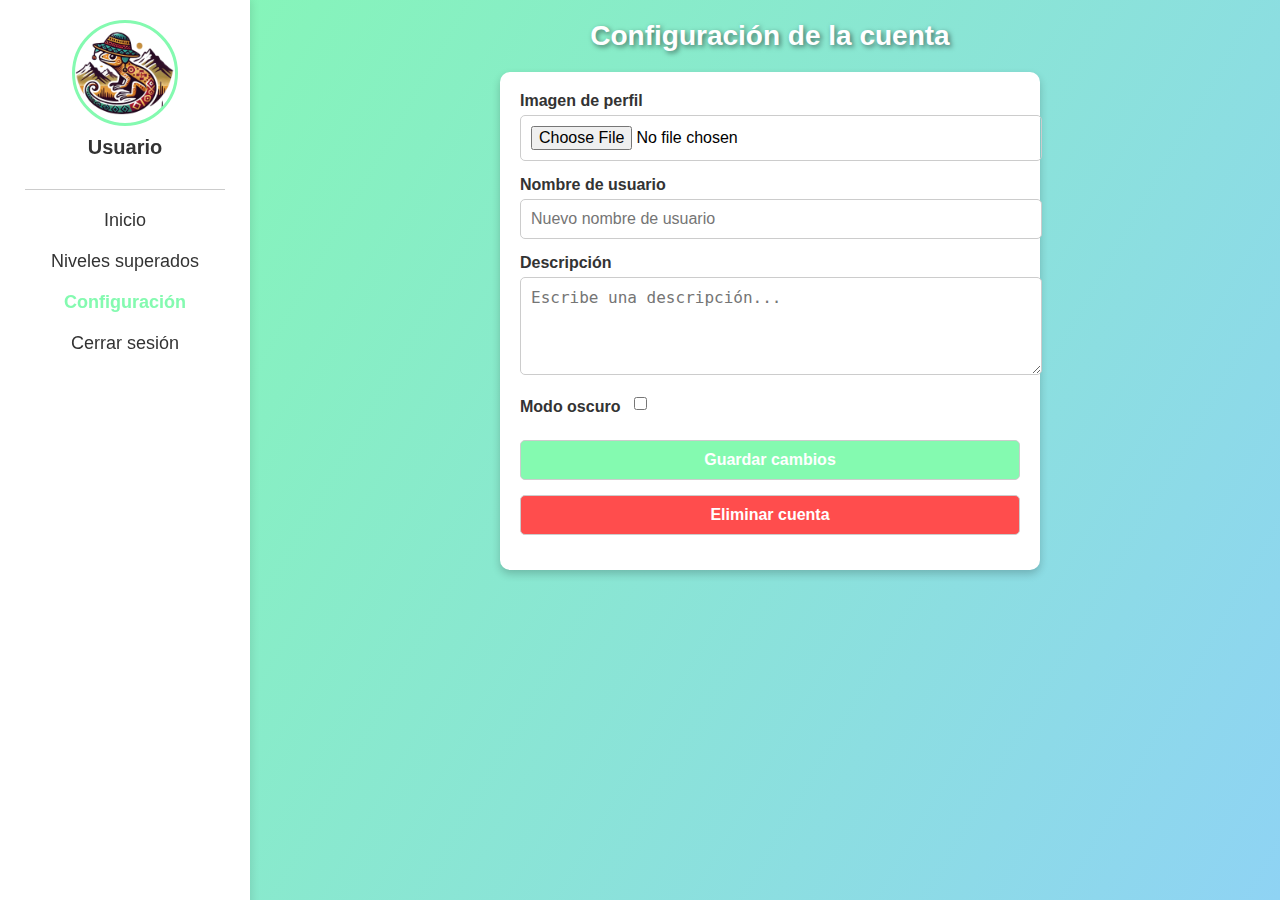
==== Configuracion.html @ 03659327 "xd" ====
<!DOCTYPE html>
<html lang="es">
<head>
    <meta charset="UTF-8">
    <meta name="viewport" content="width=device-width, initial-scale=1.0">
    <title>Configuración</title>
    <style>
        body {
            margin: 0;
            padding: 0;
            font-family: 'Roboto', sans-serif;
            background: linear-gradient(120deg, #84fab0, #8fd3f4);
            display: flex;
            flex-direction: column;
            height: 100vh;
            overflow: hidden;
            animation: fadeIn 1s ease;
        }

        /* Animación de aparición */
        @keyframes fadeIn {
            from { opacity: 0; }
            to { opacity: 1; }
        }

        /* Menú lateral */
        .sidebar {
            position: fixed;
            top: 0;
            left: 0;
            width: 250px;
            height: 100%;
            background: #ffffff;
            color: #333;
            display: flex;
            flex-direction: column;
            align-items: center;
            padding: 20px 0;
            box-shadow: 2px 0 8px rgba(0, 0, 0, 0.1);
            z-index: 100;
        }

        .sidebar img {
            width: 100px;
            height: 100px;
            border-radius: 50%;
            margin-bottom: 10px;
            border: 3px solid #84fab0;
        }

        .sidebar .username {
            font-size: 20px;
            font-weight: bold;
            margin-bottom: 20px;
        }

        .sidebar a {
            text-decoration: none;
            color: #333;
            margin: 10px 0;
            font-size: 18px;
            transition: color 0.3s ease;
        }

        .sidebar a.active {
            color: #84fab0;
            font-weight: bold;
        }

        .sidebar a:hover {
            color: #84fab0;
        }

        .sidebar hr {
            width: 80%;
            border: none;
            border-top: 1px solid #ccc;
            margin: 10px 0;
        }

        /* Contenedor de configuración */
        .settings-container {
            margin-left: 260px;
            padding: 20px;
            display: flex;
            flex-direction: column;
            align-items: center;
        }

        .settings-title {
            font-size: 28px;
            font-weight: bold;
            color: #ffffff;
            margin-bottom: 20px;
            text-shadow: 2px 2px 5px rgba(0, 0, 0, 0.5);
        }

        .settings-form {
            background: #ffffff;
            padding: 20px;
            border-radius: 10px;
            box-shadow: 0 4px 8px rgba(0, 0, 0, 0.2);
            width: 100%;
            max-width: 500px;
        }

        .settings-form label {
            font-size: 16px;
            font-weight: bold;
            color: #333;
            display: block;
            margin-bottom: 5px;
        }

        .settings-form input,
        .settings-form textarea,
        .settings-form button {
            width: 100%;
            padding: 10px;
            margin-bottom: 15px;
            border: 1px solid #ccc;
            border-radius: 5px;
            font-size: 16px;
        }

        .settings-form button {
            background: #84fab0;
            color: #ffffff;
            font-weight: bold;
            cursor: pointer;
            transition: background 0.3s ease;
        }

        .settings-form button:hover {
            background: #72e4a1;
        }

        .dark-mode-toggle {
            display: flex;
            align-items: center;
            gap: 10px;
            margin-bottom: 15px;
        }

        .dark-mode-toggle input {
            width: auto;
        }
    </style>
</head>
<body>
    <div class="sidebar">
        <img src="Logo1.png" alt="Imagen de perfil">
        <div class="username">Usuario</div>
        <hr>
        <a href="Index.html">Inicio</a>
        <a href="NivelesSuperados.html">Niveles superados</a>
        <a href="Configuracion.html" class="active">Configuración</a>
        <a href="Index.html">Cerrar sesión</a>
    </div>

    <div class="settings-container">
        <div class="settings-title">Configuración de la cuenta</div>
        <form class="settings-form">
            <label for="profile-pic">Imagen de perfil</label>
            <input type="file" id="profile-pic" accept="image/*">

            <label for="username">Nombre de usuario</label>
            <input type="text" id="username" placeholder="Nuevo nombre de usuario">

            <label for="description">Descripción</label>
            <textarea id="description" rows="4" placeholder="Escribe una descripción..."></textarea>

            <div class="dark-mode-toggle">
                <label for="dark-mode">Modo oscuro</label>
                <input type="checkbox" id="dark-mode">
            </div>

            <button type="submit">Guardar cambios</button>
            <button type="button" style="background: #ff4d4d;" onclick="deleteAccount()">Eliminar cuenta</button>
        </form>
    </div>

    <script>
        // Función para activar el modo oscuro
        document.getElementById('dark-mode').addEventListener('change', function() {
            if (this.checked) {
                document.body.style.background = '#333';
                document.body.style.color = '#fff';
            } else {
                document.body.style.background = 'linear-gradient(120deg, #84fab0, #8fd3f4)';
                document.body.style.color = '#000';
            }
        });

        // Función para eliminar cuenta
        function deleteAccount() {
            if (confirm('¿Estás seguro de que deseas eliminar tu cuenta? Esta acción no se puede deshacer.')) {
                alert('Cuenta eliminada');
                window.location.href = 'Index.html';
            }
        }
    </script>
</body>
</html>
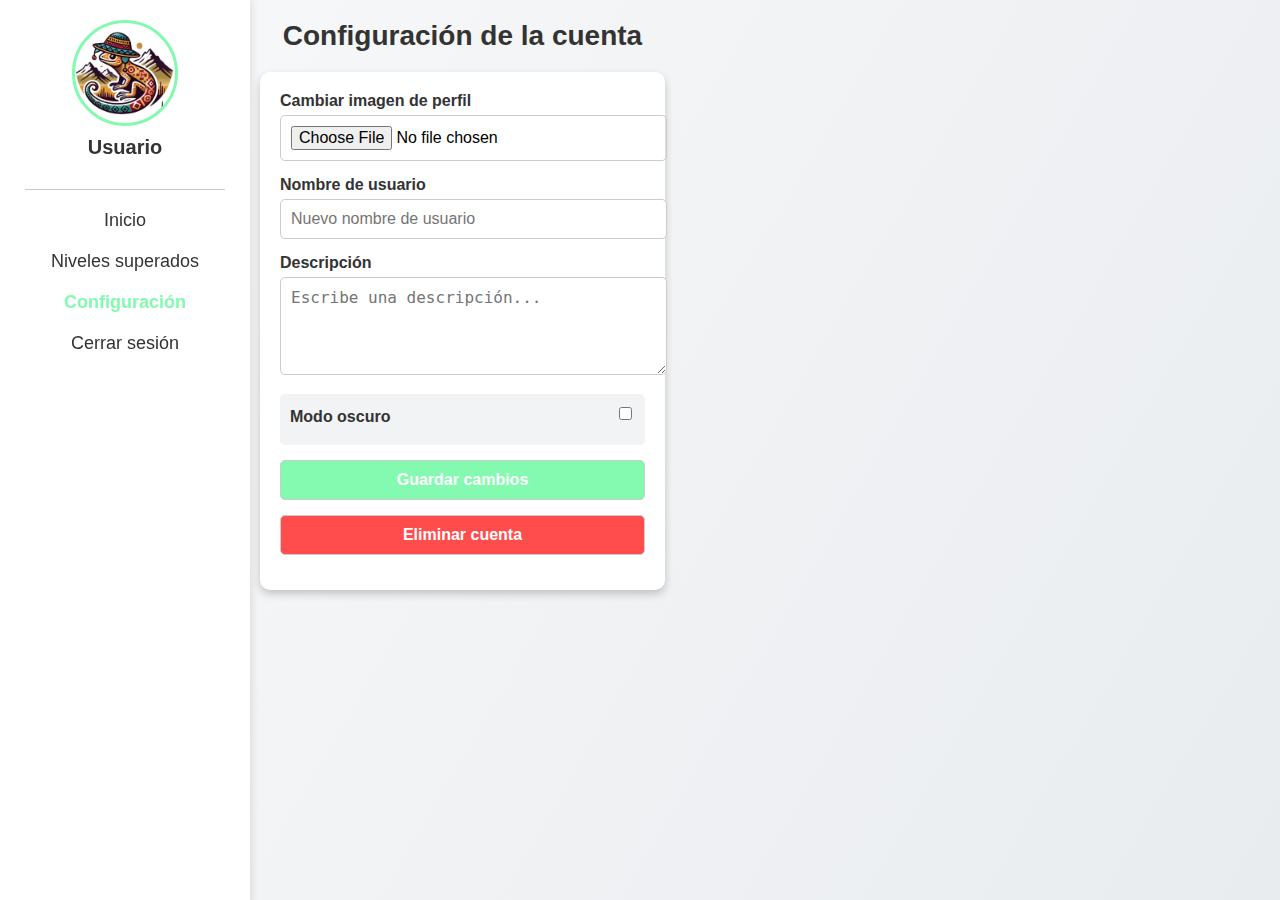
==== commit 4d87874a: "xd" ====
--- a/Configuracion.html
+++ b/Configuracion.html
@@ -9,21 +9,18 @@
             margin: 0;
             padding: 0;
             font-family: 'Roboto', sans-serif;
-            background: linear-gradient(120deg, #84fab0, #8fd3f4);
-            display: flex;
-            flex-direction: column;
+            background: linear-gradient(120deg, #f8f9fa, #e9ecef);
+            display: flex;
             height: 100vh;
-            overflow: hidden;
             animation: fadeIn 1s ease;
-        }
-
-        /* Animación de aparición */
+            transition: background 0.5s, color 0.5s;
+        }
+
         @keyframes fadeIn {
             from { opacity: 0; }
             to { opacity: 1; }
         }
 
-        /* Menú lateral */
         .sidebar {
             position: fixed;
             top: 0;
@@ -38,6 +35,7 @@
             padding: 20px 0;
             box-shadow: 2px 0 8px rgba(0, 0, 0, 0.1);
             z-index: 100;
+            transition: background 0.5s, color 0.5s;
         }
 
         .sidebar img {
@@ -46,6 +44,12 @@
             border-radius: 50%;
             margin-bottom: 10px;
             border: 3px solid #84fab0;
+            object-fit: cover;
+            transition: transform 0.3s;
+        }
+
+        .sidebar img:hover {
+            transform: scale(1.1);
         }
 
         .sidebar .username {
@@ -78,21 +82,25 @@
             margin: 10px 0;
         }
 
-        /* Contenedor de configuración */
         .settings-container {
             margin-left: 260px;
             padding: 20px;
             display: flex;
             flex-direction: column;
             align-items: center;
+            animation: slideIn 0.5s ease;
+        }
+
+        @keyframes slideIn {
+            from { transform: translateX(100%); opacity: 0; }
+            to { transform: translateX(0); opacity: 1; }
         }
 
         .settings-title {
             font-size: 28px;
             font-weight: bold;
-            color: #ffffff;
+            color: #333;
             margin-bottom: 20px;
-            text-shadow: 2px 2px 5px rgba(0, 0, 0, 0.5);
         }
 
         .settings-form {
@@ -102,6 +110,7 @@
             box-shadow: 0 4px 8px rgba(0, 0, 0, 0.2);
             width: 100%;
             max-width: 500px;
+            transition: background 0.5s;
         }
 
         .settings-form label {
@@ -138,18 +147,42 @@
         .dark-mode-toggle {
             display: flex;
             align-items: center;
+            justify-content: space-between;
             gap: 10px;
             margin-bottom: 15px;
+            padding: 10px;
+            background: #f1f3f5;
+            border-radius: 5px;
         }
 
         .dark-mode-toggle input {
             width: auto;
+        }
+
+        /* Dark mode styles */
+        .dark-mode {
+            background: #333;
+            color: #fff;
+        }
+
+        .dark-mode .sidebar {
+            background: #444;
+            color: #fff;
+        }
+
+        .dark-mode .settings-form {
+            background: #555;
+            color: #fff;
+        }
+
+        .dark-mode .settings-form button {
+            background: #72e4a1;
         }
     </style>
 </head>
 <body>
     <div class="sidebar">
-        <img src="Logo1.png" alt="Imagen de perfil">
+        <img id="profile-pic" src="Logo1.png" alt="Imagen de perfil">
         <div class="username">Usuario</div>
         <hr>
         <a href="Index.html">Inicio</a>
@@ -161,8 +194,8 @@
     <div class="settings-container">
         <div class="settings-title">Configuración de la cuenta</div>
         <form class="settings-form">
-            <label for="profile-pic">Imagen de perfil</label>
-            <input type="file" id="profile-pic" accept="image/*">
+            <label for="upload-pic">Cambiar imagen de perfil</label>
+            <input type="file" id="upload-pic" accept="image/*">
 
             <label for="username">Nombre de usuario</label>
             <input type="text" id="username" placeholder="Nuevo nombre de usuario">
@@ -181,18 +214,24 @@
     </div>
 
     <script>
-        // Función para activar el modo oscuro
-        document.getElementById('dark-mode').addEventListener('change', function() {
-            if (this.checked) {
-                document.body.style.background = '#333';
-                document.body.style.color = '#fff';
-            } else {
-                document.body.style.background = 'linear-gradient(120deg, #84fab0, #8fd3f4)';
-                document.body.style.color = '#000';
+        const profilePic = document.getElementById('profile-pic');
+        const uploadPic = document.getElementById('upload-pic');
+
+        uploadPic.addEventListener('change', function (event) {
+            const file = event.target.files[0];
+            if (file) {
+                const reader = new FileReader();
+                reader.onload = function (e) {
+                    profilePic.src = e.target.result;
+                };
+                reader.readAsDataURL(file);
             }
         });
 
-        // Función para eliminar cuenta
+        document.getElementById('dark-mode').addEventListener('change', function () {
+            document.body.classList.toggle('dark-mode', this.checked);
+        });
+
         function deleteAccount() {
             if (confirm('¿Estás seguro de que deseas eliminar tu cuenta? Esta acción no se puede deshacer.')) {
                 alert('Cuenta eliminada');
